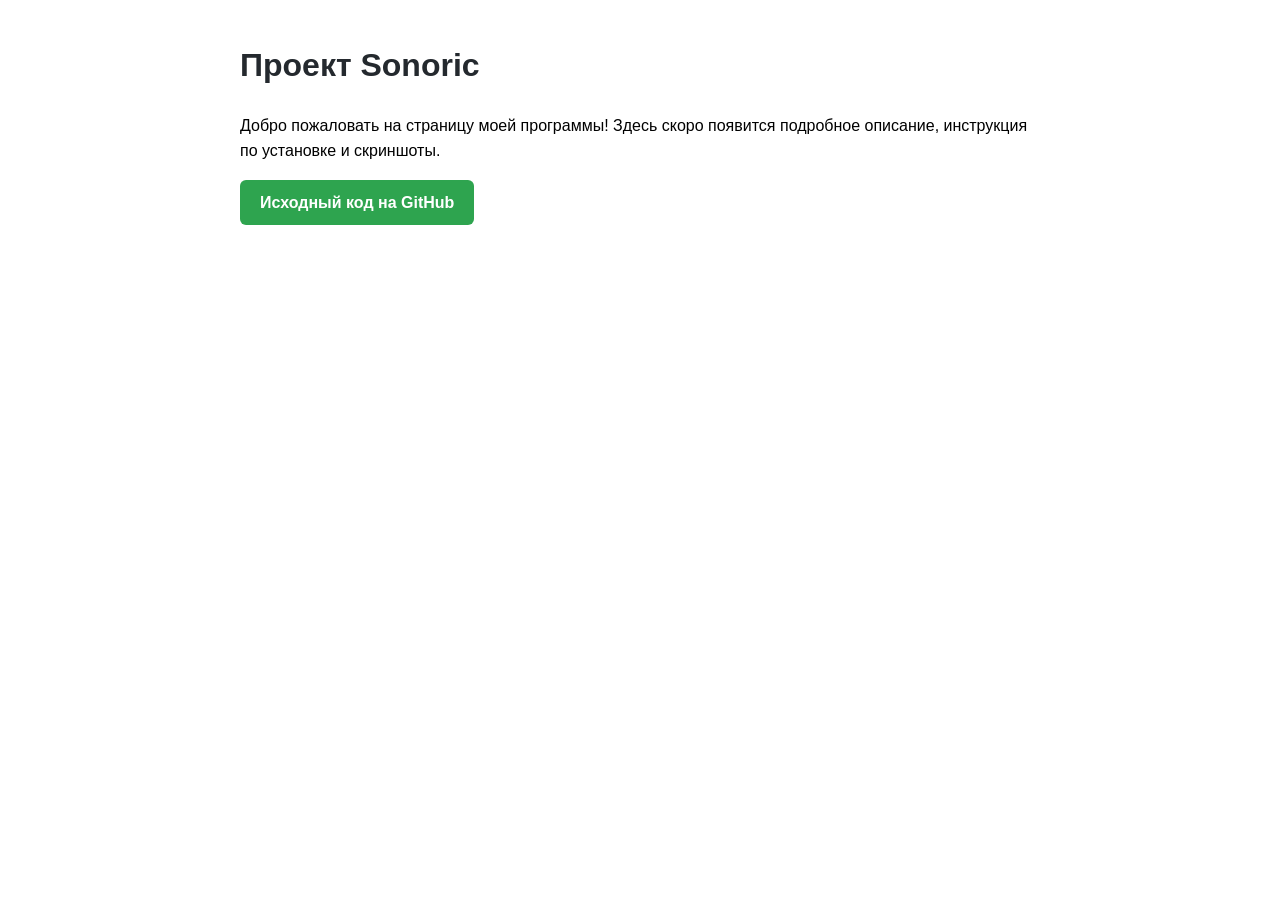
==== index.html @ 8ea190f0 "Create index.html" ====
<!DOCTYPE html>
<html lang="ru">
<head>
    <meta charset="UTF-8">
    <meta name="viewport" content="width=device-width, initial-scale=1.0">
    <title>Sonoric — Официальный сайт</title>
    <style>
        body { font-family: sans-serif; max-width: 800px; margin: 40px auto; padding: 0 20px; line-height: 1.6; }
        h1 { color: #24292e; }
        .btn { display: inline-block; background: #2ea44f; color: white; padding: 10px 20px; text-decoration: none; border-radius: 6px; font-weight: bold; }
    </style>
</head>
<body>
    <h1>Проект Sonoric</h1>
    <p>Добро пожаловать на страницу моей программы! Здесь скоро появится подробное описание, инструкция по установке и скриншоты.</p>
    
    <a href="https://github.com" class="btn">Исходный код на GitHub</a>
</body>
</html>
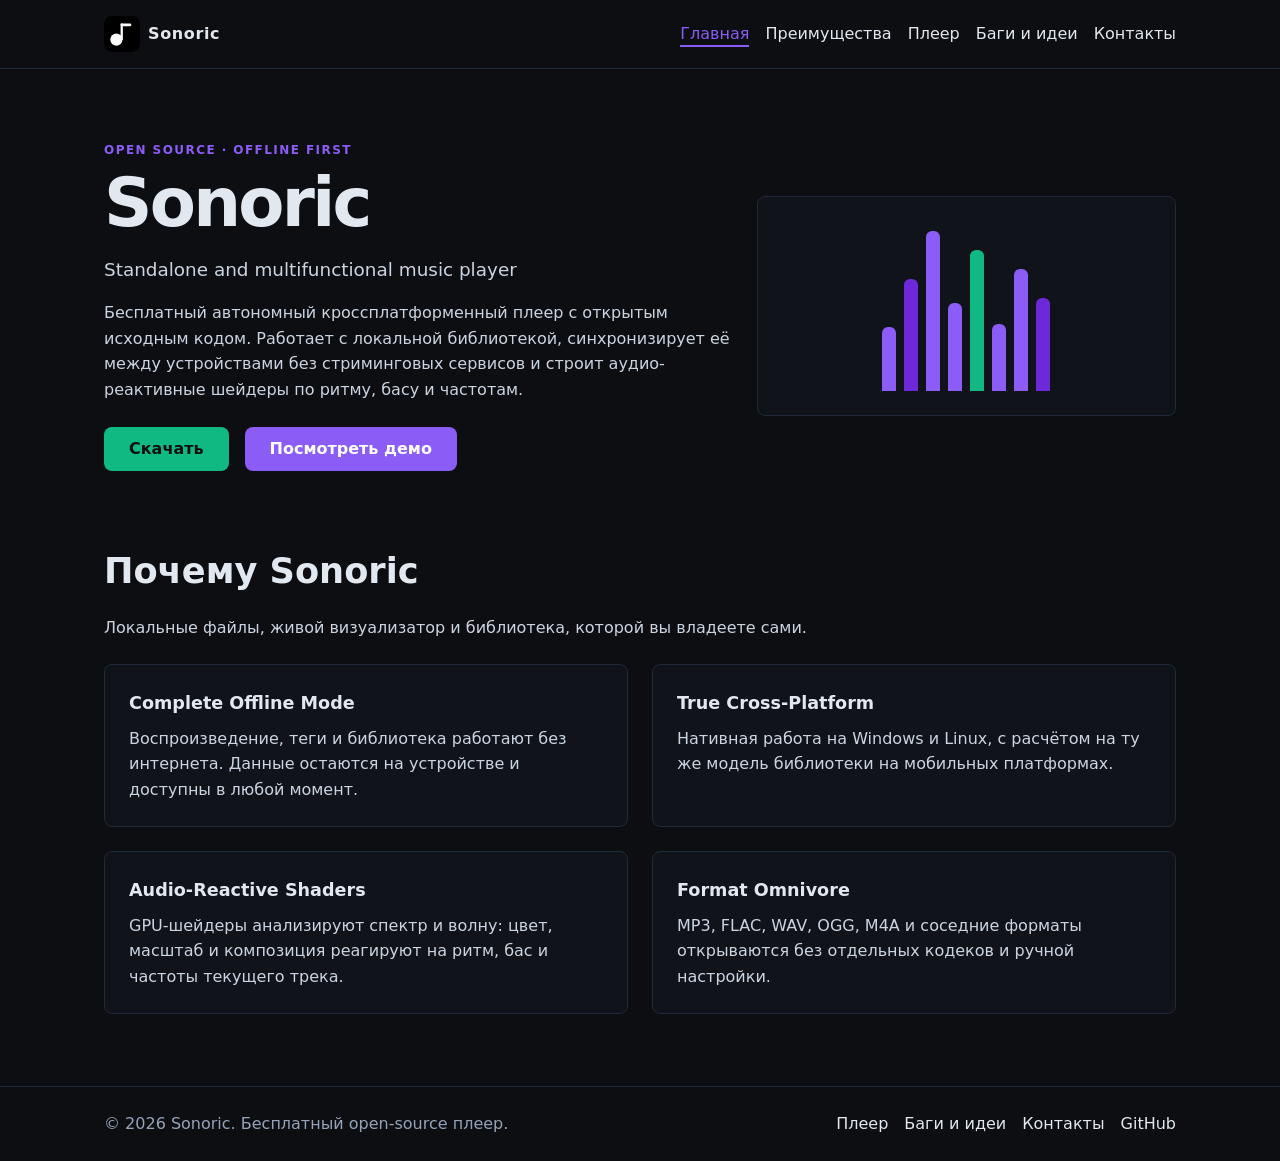
==== commit 373dcc0c: "site update" ====
--- a/index.html
+++ b/index.html
@@ -3,17 +3,130 @@
 <head>
     <meta charset="UTF-8">
     <meta name="viewport" content="width=device-width, initial-scale=1.0">
-    <title>Sonoric — Официальный сайт</title>
-    <style>
-        body { font-family: sans-serif; max-width: 800px; margin: 40px auto; padding: 0 20px; line-height: 1.6; }
-        h1 { color: #24292e; }
-        .btn { display: inline-block; background: #2ea44f; color: white; padding: 10px 20px; text-decoration: none; border-radius: 6px; font-weight: bold; }
-    </style>
+    <meta name="description" content="Sonoric — бесплатный автономный кроссплатформенный музыкальный плеер с открытым исходным кодом, офлайн-синхронизацией и аудио-реактивными шейдерами.">
+    <title>Sonoric — автономный музыкальный плеер</title>
+    <link rel="stylesheet" href="css/style.css">
+    <script src="js/main.js" defer></script>
 </head>
 <body>
-    <h1>Проект Sonoric</h1>
-    <p>Добро пожаловать на страницу моей программы! Здесь скоро появится подробное описание, инструкция по установке и скриншоты.</p>
-    
-    <a href="https://github.com" class="btn">Исходный код на GitHub</a>
+    <a class="skip-link" href="#main">Перейти к содержимому</a>
+    <header class="site-header">
+        <div class="site-header__inner">
+            <a class="site-logo" href="index.html">
+                <svg class="site-logo__mark" viewBox="0 0 512 512" aria-hidden="true" focusable="false">
+                    <rect width="512" height="512" rx="118" fill="#000000"></rect>
+                    <g fill="#ffffff">
+                        <circle cx="176" cy="336" r="86"></circle>
+                        <rect x="236" y="108" width="32" height="232"></rect>
+                        <rect x="236" y="108" width="152" height="36" rx="16"></rect>
+                    </g>
+                </svg>
+                <span class="site-logo__name">Sonoric</span>
+            </a>
+            <nav class="site-nav" aria-label="Основная навигация">
+                <ul class="site-nav__list">
+                    <li class="site-nav__item">
+                        <a class="site-nav__link site-nav__link--current" href="index.html" aria-current="page">Главная</a>
+                    </li>
+                    <li class="site-nav__item">
+                        <a class="site-nav__link" href="index.html#features">Преимущества</a>
+                    </li>
+                    <li class="site-nav__item">
+                        <a class="site-nav__link" href="product.html">Плеер</a>
+                    </li>
+                    <li class="site-nav__item">
+                        <a class="site-nav__link" href="order.html">Баги и идеи</a>
+                    </li>
+                    <li class="site-nav__item">
+                        <a class="site-nav__link" href="contacts.html">Контакты</a>
+                    </li>
+                </ul>
+            </nav>
+        </div>
+    </header>
+    <main id="main">
+        <section class="hero" aria-labelledby="hero-title">
+            <div class="hero__content">
+                <p class="hero__eyebrow">Open Source · Offline First</p>
+                <h1 class="hero__title" id="hero-title">Sonoric</h1>
+                <p class="hero__tagline">Standalone and multifunctional music player</p>
+                <p class="hero__text">Бесплатный автономный кроссплатформенный плеер с открытым исходным кодом. Работает с локальной библиотекой, синхронизирует её между устройствами без стриминговых сервисов и строит аудио-реактивные шейдеры по ритму, басу и частотам.</p>
+                <div class="hero__actions">
+                    <a class="button button--success" href="https://github.com/TrippySunny/Sonoric/releases/latest">Скачать</a>
+                    <button class="button button--primary" type="button" id="demo-open-button">Посмотреть демо</button>
+                </div>
+            </div>
+            <div class="hero__visual" aria-hidden="true">
+                <div class="eq-bars">
+                    <span class="eq-bars__bar"></span>
+                    <span class="eq-bars__bar"></span>
+                    <span class="eq-bars__bar"></span>
+                    <span class="eq-bars__bar"></span>
+                    <span class="eq-bars__bar"></span>
+                    <span class="eq-bars__bar"></span>
+                    <span class="eq-bars__bar"></span>
+                    <span class="eq-bars__bar"></span>
+                </div>
+            </div>
+        </section>
+        <section class="features" id="features" aria-labelledby="features-title">
+            <div class="features__intro">
+                <h2 class="features__title" id="features-title">Почему Sonoric</h2>
+                <p class="features__lead">Локальные файлы, живой визуализатор и библиотека, которой вы владеете сами.</p>
+            </div>
+            <div class="features__grid">
+                <article class="feature-card">
+                    <h3 class="feature-card__title">Complete Offline Mode</h3>
+                    <p class="feature-card__text">Воспроизведение, теги и библиотека работают без интернета. Данные остаются на устройстве и доступны в любой момент.</p>
+                </article>
+                <article class="feature-card">
+                    <h3 class="feature-card__title">True Cross-Platform</h3>
+                    <p class="feature-card__text">Нативная работа на Windows и Linux, с расчётом на ту же модель библиотеки на мобильных платформах.</p>
+                </article>
+                <article class="feature-card">
+                    <h3 class="feature-card__title">Audio-Reactive Shaders</h3>
+                    <p class="feature-card__text">GPU-шейдеры анализируют спектр и волну: цвет, масштаб и композиция реагируют на ритм, бас и частоты текущего трека.</p>
+                </article>
+                <article class="feature-card">
+                    <h3 class="feature-card__title">Format Omnivore</h3>
+                    <p class="feature-card__text">MP3, FLAC, WAV, OGG, M4A и соседние форматы открываются без отдельных кодеков и ручной настройки.</p>
+                </article>
+            </div>
+        </section>
+    </main>
+    <dialog class="demo-dialog" id="demo-dialog" aria-labelledby="demo-dialog-title">
+        <div class="demo-dialog__panel">
+            <div class="demo-dialog__head">
+                <h2 class="demo-dialog__title" id="demo-dialog-title">Демо Sonoric</h2>
+                <button class="demo-dialog__close" type="button" id="demo-close-button" aria-label="Закрыть">Х</button>
+            </div>
+            <div class="demo-player" aria-hidden="true">
+                <div class="demo-player__cover"></div>
+                <div class="demo-player__meta">
+                    <p class="demo-player__track">Night Drive</p>
+                    <p class="demo-player__artist">Library · FLAC</p>
+                    <div class="demo-player__wave">
+                        <span class="demo-player__bar"></span>
+                        <span class="demo-player__bar"></span>
+                        <span class="demo-player__bar"></span>
+                        <span class="demo-player__bar"></span>
+                        <span class="demo-player__bar"></span>
+                    </div>
+                </div>
+            </div>
+            <p class="demo-dialog__text">Статический макет главного окна: локальная библиотека, аудио-реактивный визуализатор и теги настроения без привязки к стримингу.</p>
+        </div>
+    </dialog>
+    <footer class="site-footer">
+        <div class="site-footer__inner">
+            <p class="site-footer__copy">© 2026 Sonoric. Бесплатный open-source плеер.</p>
+            <ul class="site-footer__list">
+                <li class="site-footer__item"><a class="site-footer__link" href="product.html">Плеер</a></li>
+                <li class="site-footer__item"><a class="site-footer__link" href="order.html">Баги и идеи</a></li>
+                <li class="site-footer__item"><a class="site-footer__link" href="contacts.html">Контакты</a></li>
+                <li class="site-footer__item"><a class="site-footer__link" href="https://github.com/TrippySunny/Sonoric">GitHub</a></li>
+            </ul>
+        </div>
+    </footer>
 </body>
 </html>
--- a/css/style.css
+++ b/css/style.css
@@ -0,0 +1,741 @@
+:root {
+    --color-bg: #0d0e12;
+    --color-text: #e2e8f0;
+    --color-primary: #8b5cf6;
+    --color-primary-dark: #6d28d9;
+    --color-success: #10b981;
+    --color-border: #1f2937;
+    --color-danger: #ef4444;
+    --space-sm: 8px;
+    --space-md: 16px;
+    --space-lg: 24px;
+    --radius-sm: 6px;
+    --radius-md: 8px;
+}
+
+*,
+*::before,
+*::after {
+    box-sizing: border-box;
+}
+
+html {
+    scroll-behavior: smooth;
+    scroll-padding-top: 72px;
+}
+
+body {
+    margin: 0;
+    min-height: 100vh;
+    display: flex;
+    flex-direction: column;
+    font-family: "Segoe UI", system-ui, sans-serif;
+    line-height: 1.6;
+    color: var(--color-text);
+    background-color: var(--color-bg);
+}
+
+img,
+svg {
+    display: block;
+    max-width: 100%;
+}
+
+a {
+    color: var(--color-primary);
+}
+
+a:hover {
+    color: var(--color-primary-dark);
+}
+
+a:focus-visible,
+button:focus-visible,
+input:focus-visible,
+select:focus-visible,
+textarea:focus-visible {
+    outline: 2px solid var(--color-primary);
+    outline-offset: 4px;
+}
+
+button,
+input,
+select,
+textarea {
+    font: inherit;
+    color: inherit;
+}
+
+button:disabled,
+input:disabled,
+select:disabled,
+textarea:disabled {
+    opacity: 0.45;
+    cursor: not-allowed;
+}
+
+code {
+    font-family: inherit;
+    font-weight: 700;
+    color: var(--color-primary);
+}
+
+.skip-link {
+    position: absolute;
+    top: var(--space-sm);
+    left: var(--space-sm);
+    z-index: 20;
+    padding: var(--space-sm) var(--space-md);
+    background-color: var(--color-primary);
+    color: #ffffff;
+    text-decoration: none;
+    border-radius: var(--radius-sm);
+    transform: translateY(-140%);
+}
+
+.skip-link:focus-visible {
+    transform: translateY(0);
+}
+
+.visually-hidden {
+    position: absolute;
+    width: 1px;
+    height: 1px;
+    padding: 0;
+    margin: -1px;
+    overflow: hidden;
+    clip: rect(0, 0, 0, 0);
+    white-space: nowrap;
+    border: 0;
+}
+
+.site-header {
+    position: sticky;
+    top: 0;
+    z-index: 10;
+    border-bottom: 1px solid var(--color-border);
+    background-color: var(--color-bg);
+}
+
+.site-header__inner {
+    display: flex;
+    align-items: center;
+    justify-content: space-between;
+    gap: var(--space-lg);
+    max-width: 1120px;
+    margin: 0 auto;
+    padding: var(--space-md) var(--space-lg);
+}
+
+.site-logo {
+    display: flex;
+    align-items: center;
+    gap: var(--space-sm);
+    color: var(--color-text);
+    text-decoration: none;
+}
+
+.site-logo:hover {
+    color: var(--color-primary);
+}
+
+.site-logo__mark {
+    width: 36px;
+    height: 36px;
+    flex-shrink: 0;
+}
+
+.site-logo__name {
+    font-weight: 700;
+    letter-spacing: 0.04em;
+}
+
+.site-nav__list {
+    display: flex;
+    flex-wrap: wrap;
+    align-items: center;
+    gap: var(--space-md);
+    margin: 0;
+    padding: 0;
+    list-style: none;
+}
+
+.site-nav__link {
+    color: var(--color-text);
+    text-decoration: none;
+    border-bottom: 2px solid transparent;
+    padding-bottom: 2px;
+}
+
+.site-nav__link:hover,
+.site-nav__link--current {
+    color: var(--color-primary);
+    border-bottom-color: var(--color-primary);
+}
+
+.button {
+    display: inline-flex;
+    align-items: center;
+    justify-content: center;
+    min-height: 44px;
+    padding: var(--space-sm) var(--space-lg);
+    border: 1px solid transparent;
+    border-radius: var(--radius-md);
+    text-decoration: none;
+    font-weight: 700;
+    cursor: pointer;
+}
+
+.button--primary {
+    background-color: var(--color-primary);
+    color: #ffffff;
+}
+
+.button--primary:hover {
+    background-color: var(--color-primary-dark);
+    color: #ffffff;
+}
+
+.button--success {
+    background-color: var(--color-success);
+    color: #0d0e12;
+}
+
+.button--success:hover {
+    color: #0d0e12;
+    filter: brightness(1.12);
+}
+
+.button:disabled {
+    background-color: var(--color-border);
+    color: var(--color-text);
+    filter: none;
+}
+
+main {
+    flex: 1 0 auto;
+    width: 100%;
+    max-width: 1120px;
+    margin: 0 auto;
+    padding: var(--space-lg);
+}
+
+.hero {
+    display: grid;
+    grid-template-columns: minmax(0, 1.2fr) minmax(220px, 0.8fr);
+    gap: var(--space-lg);
+    align-items: center;
+    padding: 48px 0 var(--space-lg);
+}
+
+.hero__eyebrow,
+.page-hero__eyebrow,
+.repo-card__eyebrow {
+    margin: 0 0 var(--space-sm);
+    color: var(--color-primary);
+    letter-spacing: 0.12em;
+    text-transform: uppercase;
+    font-size: 0.75rem;
+    font-weight: 700;
+}
+
+.hero__title {
+    margin: 0;
+    font-size: clamp(2.4rem, 6vw, 4.2rem);
+    line-height: 1.05;
+    letter-spacing: -0.04em;
+}
+
+.hero__tagline {
+    margin: var(--space-md) 0;
+    font-size: 1.15rem;
+    color: #cbd5e1;
+}
+
+.hero__text,
+.page-hero__text {
+    margin: 0 0 var(--space-lg);
+    max-width: 42rem;
+    color: #cbd5e1;
+}
+
+.hero__actions {
+    display: flex;
+    flex-wrap: wrap;
+    gap: var(--space-md);
+}
+
+.hero__visual {
+    display: flex;
+    align-items: flex-end;
+    justify-content: center;
+    min-height: 220px;
+    padding: var(--space-lg);
+    border: 1px solid var(--color-border);
+    border-radius: var(--radius-md);
+    background-color: #11131a;
+}
+
+.eq-bars {
+    display: flex;
+    align-items: flex-end;
+    gap: var(--space-sm);
+    height: 160px;
+}
+
+.eq-bars__bar {
+    width: 14px;
+    height: 40%;
+    border-radius: var(--radius-sm) var(--radius-sm) 0 0;
+    background-color: var(--color-primary);
+    animation: eq-pulse 1.4s ease-in-out infinite;
+}
+
+.eq-bars__bar:nth-child(2) {
+    height: 70%;
+    animation-delay: 0.1s;
+    background-color: var(--color-primary-dark);
+}
+
+.eq-bars__bar:nth-child(3) {
+    height: 100%;
+    animation-delay: 0.2s;
+}
+
+.eq-bars__bar:nth-child(4) {
+    height: 55%;
+    animation-delay: 0.15s;
+}
+
+.eq-bars__bar:nth-child(5) {
+    height: 88%;
+    animation-delay: 0.25s;
+    background-color: var(--color-success);
+}
+
+.eq-bars__bar:nth-child(6) {
+    height: 42%;
+    animation-delay: 0.05s;
+}
+
+.eq-bars__bar:nth-child(7) {
+    height: 76%;
+    animation-delay: 0.3s;
+}
+
+.eq-bars__bar:nth-child(8) {
+    height: 58%;
+    animation-delay: 0.18s;
+    background-color: var(--color-primary-dark);
+}
+
+@keyframes eq-pulse {
+    0%,
+    100% {
+        transform: scaleY(0.72);
+    }
+
+    50% {
+        transform: scaleY(1);
+    }
+}
+
+.features,
+.capability-grid,
+.specs,
+.repo,
+.feedback,
+.contacts {
+    padding: 48px 0;
+}
+
+.features__intro {
+    margin-bottom: var(--space-lg);
+}
+
+.features__title,
+.page-hero__title,
+.section-title {
+    margin: 0 0 var(--space-md);
+    font-size: clamp(1.6rem, 3vw, 2.2rem);
+}
+
+.features__lead {
+    margin: 0;
+    color: #cbd5e1;
+}
+
+.features__grid,
+.capability-grid__list {
+    display: grid;
+    grid-template-columns: repeat(2, minmax(0, 1fr));
+    gap: var(--space-lg);
+}
+
+.contacts__grid {
+    display: grid;
+    grid-template-columns: repeat(3, minmax(0, 1fr));
+    gap: var(--space-lg);
+}
+
+.feature-card,
+.contact-card {
+    padding: var(--space-lg);
+    border: 1px solid var(--color-border);
+    border-radius: var(--radius-md);
+    background-color: #11131a;
+}
+
+.feature-card:hover,
+.contact-card:hover {
+    border-color: var(--color-primary);
+}
+
+.feature-card__title,
+.contact-card__title,
+.repo-card__title {
+    margin: 0 0 var(--space-sm);
+    font-size: 1.1rem;
+}
+
+.feature-card__text,
+.contact-card__text,
+.repo-card__text {
+    margin: 0;
+    color: #cbd5e1;
+}
+
+.page-hero {
+    padding: 48px 0 var(--space-md);
+}
+
+.specs__frame {
+    overflow-x: auto;
+    border: 1px solid var(--color-border);
+    border-radius: var(--radius-md);
+}
+
+.spec-table {
+    width: 100%;
+    border-collapse: collapse;
+}
+
+.spec-table__caption {
+    caption-side: bottom;
+    padding: var(--space-md);
+    color: #94a3b8;
+    text-align: left;
+}
+
+.spec-table th,
+.spec-table td {
+    padding: var(--space-md);
+    border-bottom: 1px solid var(--color-border);
+    text-align: left;
+    vertical-align: top;
+}
+
+.spec-table thead th {
+    background-color: #11131a;
+    color: var(--color-primary);
+}
+
+.spec-table tbody th {
+    font-weight: 600;
+    white-space: nowrap;
+}
+
+.spec-table tbody tr:hover {
+    background-color: #151821;
+}
+
+.repo-card {
+    position: relative;
+    padding: 48px var(--space-lg) var(--space-lg);
+    border: 1px solid var(--color-border);
+    border-radius: var(--radius-md);
+    background-color: #11131a;
+}
+
+.repo-card__badge {
+    position: absolute;
+    top: var(--space-md);
+    right: var(--space-md);
+    padding: 4px var(--space-sm);
+    border-radius: var(--radius-sm);
+    background-color: var(--color-primary);
+    color: #ffffff;
+    font-size: 0.75rem;
+    font-weight: 700;
+    letter-spacing: 0.08em;
+    text-transform: uppercase;
+}
+
+.repo-card .button {
+    margin-top: var(--space-lg);
+}
+
+.feedback-form {
+    display: grid;
+    grid-template-columns: repeat(2, minmax(0, 1fr));
+    gap: var(--space-lg);
+    padding: var(--space-lg);
+    border: 1px solid var(--color-border);
+    border-radius: var(--radius-md);
+    background-color: #11131a;
+}
+
+.feedback-form__field {
+    display: flex;
+    flex-direction: column;
+    gap: var(--space-sm);
+}
+
+.feedback-form__field--wide,
+.feedback-form__consent,
+.feedback-form__submit {
+    grid-column: 1 / -1;
+}
+
+.feedback-form__label {
+    font-weight: 600;
+}
+
+.feedback-form__required {
+    color: var(--color-danger);
+}
+
+.feedback-form__input,
+.feedback-form__select,
+.feedback-form__textarea {
+    width: 100%;
+    padding: var(--space-sm) var(--space-md);
+    border: 1px solid var(--color-border);
+    border-radius: var(--radius-sm);
+    background-color: var(--color-bg);
+}
+
+.feedback-form__input:hover,
+.feedback-form__select:hover,
+.feedback-form__textarea:hover {
+    border-color: var(--color-primary);
+}
+
+.feedback-form__textarea {
+    resize: vertical;
+    min-height: 160px;
+}
+
+.feedback-form__consent {
+    display: flex;
+    align-items: flex-start;
+    gap: var(--space-sm);
+}
+
+.feedback-form__checkbox {
+    width: 18px;
+    height: 18px;
+    margin-top: 3px;
+    accent-color: var(--color-primary);
+}
+
+.feedback-form__consent-label {
+    color: #cbd5e1;
+}
+
+.contact-card__address {
+    font-style: normal;
+}
+
+.contact-card__name {
+    margin: 0 0 var(--space-sm);
+    font-size: 1.25rem;
+    font-weight: 700;
+}
+
+.contact-card__role {
+    margin: 0;
+    color: #cbd5e1;
+}
+
+.contact-card__links {
+    margin: var(--space-md) 0 0;
+    padding: 0;
+    list-style: none;
+}
+
+.contact-card__link {
+    display: inline-block;
+    margin-top: var(--space-sm);
+}
+
+.contact-card .button {
+    margin-top: var(--space-md);
+}
+
+.demo-dialog {
+    width: min(520px, 92vw);
+    padding: 0;
+    border: 1px solid var(--color-border);
+    border-radius: var(--radius-md);
+    background-color: #11131a;
+    color: var(--color-text);
+}
+
+.demo-dialog::backdrop {
+    background-color: rgb(13 14 18 / 0.72);
+}
+
+.demo-dialog__panel {
+    padding: var(--space-lg);
+}
+
+.demo-dialog__head {
+    display: flex;
+    align-items: center;
+    justify-content: space-between;
+    gap: var(--space-md);
+    margin-bottom: var(--space-md);
+}
+
+.demo-dialog__title {
+    margin: 0;
+    font-size: 1.25rem;
+}
+
+.demo-dialog__close {
+    width: 36px;
+    height: 36px;
+    border: 1px solid var(--color-border);
+    border-radius: var(--radius-sm);
+    background-color: transparent;
+    cursor: pointer;
+}
+
+.demo-dialog__close:hover {
+    border-color: var(--color-danger);
+    color: var(--color-danger);
+}
+
+.demo-player {
+    display: flex;
+    gap: var(--space-md);
+    align-items: center;
+    margin-bottom: var(--space-md);
+    padding: var(--space-md);
+    border: 1px solid var(--color-border);
+    border-radius: var(--radius-md);
+    background-color: var(--color-bg);
+}
+
+.demo-player__cover {
+    width: 72px;
+    height: 72px;
+    flex-shrink: 0;
+    border-radius: var(--radius-sm);
+    background-color: var(--color-primary-dark);
+}
+
+.demo-player__track {
+    margin: 0;
+    font-weight: 700;
+}
+
+.demo-player__artist {
+    margin: 4px 0 var(--space-sm);
+    color: #94a3b8;
+    font-size: 0.9rem;
+}
+
+.demo-player__wave {
+    display: flex;
+    align-items: flex-end;
+    gap: 4px;
+    height: 18px;
+}
+
+.demo-player__bar {
+    width: 4px;
+    height: 100%;
+    background-color: var(--color-success);
+    border-radius: 2px;
+}
+
+.demo-player__bar:nth-child(2) {
+    height: 60%;
+}
+
+.demo-player__bar:nth-child(3) {
+    height: 90%;
+}
+
+.demo-player__bar:nth-child(4) {
+    height: 40%;
+}
+
+.demo-player__bar:nth-child(5) {
+    height: 75%;
+}
+
+.demo-dialog__text {
+    margin: 0;
+    color: #cbd5e1;
+}
+
+.site-footer {
+    margin-top: auto;
+    border-top: 1px solid var(--color-border);
+}
+
+.site-footer__inner {
+    display: flex;
+    align-items: center;
+    justify-content: space-between;
+    gap: var(--space-md);
+    max-width: 1120px;
+    margin: 0 auto;
+    padding: var(--space-lg);
+}
+
+.site-footer__copy {
+    margin: 0;
+    color: #94a3b8;
+}
+
+.site-footer__list {
+    display: flex;
+    flex-wrap: wrap;
+    gap: var(--space-md);
+    margin: 0;
+    padding: 0;
+    list-style: none;
+}
+
+.site-footer__link {
+    color: var(--color-text);
+    text-decoration: none;
+}
+
+.site-footer__link:hover {
+    color: var(--color-primary);
+}
+
+@media (max-width: 768px) {
+    .site-header__inner,
+    .site-footer__inner {
+        flex-direction: column;
+        align-items: flex-start;
+    }
+
+    .hero,
+    .features__grid,
+    .capability-grid__list,
+    .contacts__grid,
+    .feedback-form {
+        grid-template-columns: 1fr;
+    }
+
+    .hero__visual {
+        min-height: 160px;
+    }
+}
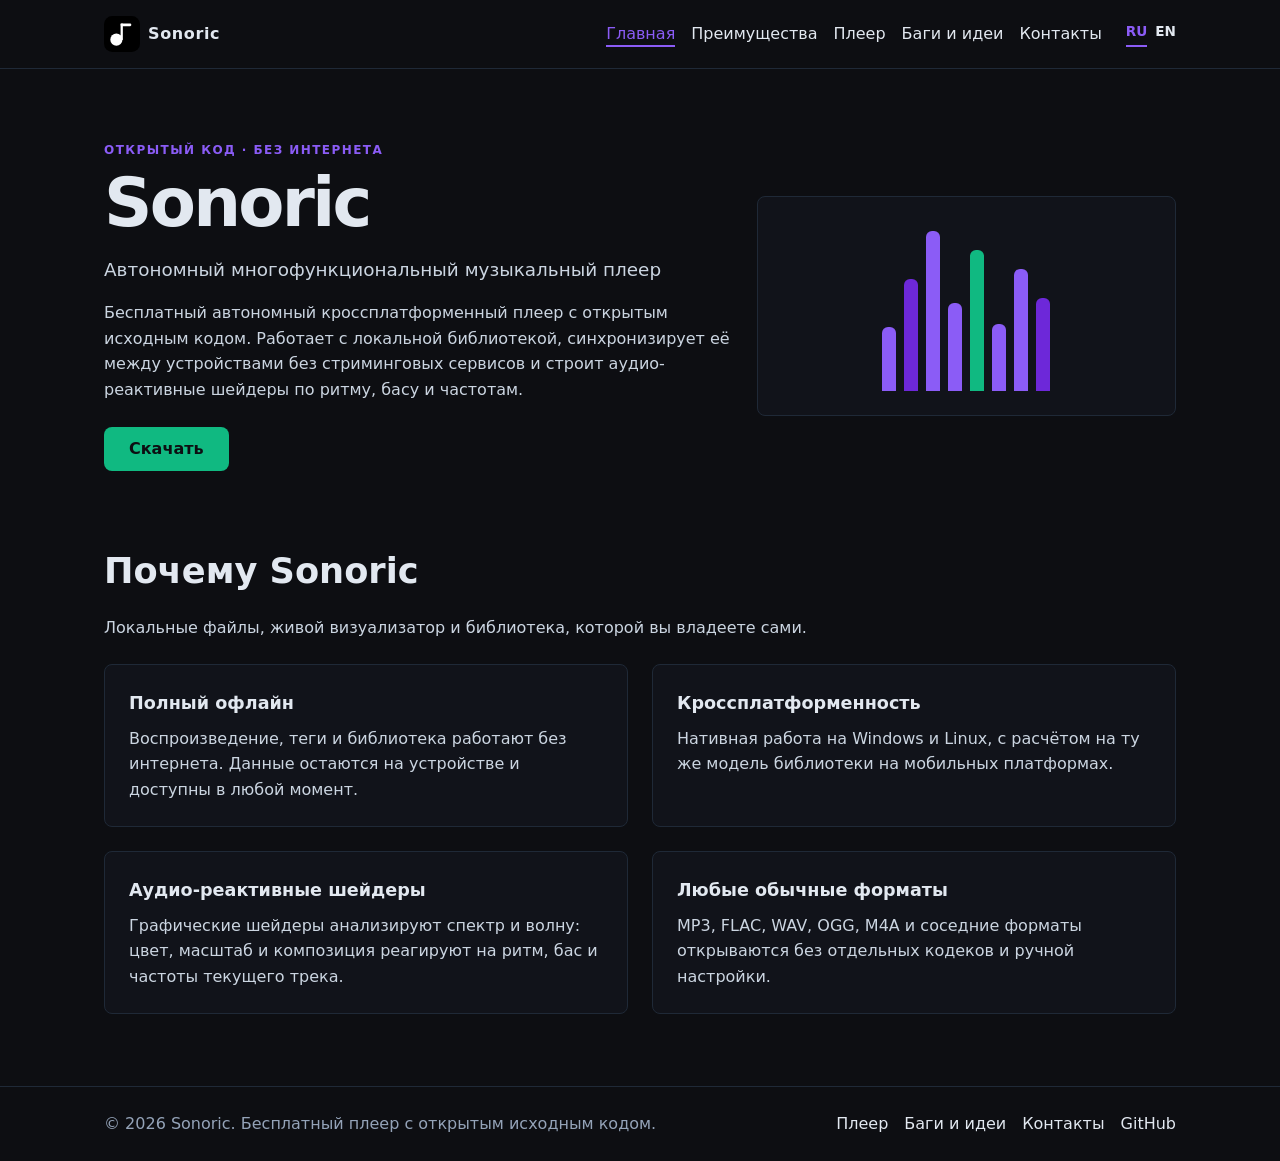
==== commit c468e910: "site update" ====
--- a/index.html
+++ b/index.html
@@ -5,6 +5,8 @@
     <meta name="viewport" content="width=device-width, initial-scale=1.0">
     <meta name="description" content="Sonoric — бесплатный автономный кроссплатформенный музыкальный плеер с открытым исходным кодом, офлайн-синхронизацией и аудио-реактивными шейдерами.">
     <title>Sonoric — автономный музыкальный плеер</title>
+    <link rel="alternate" hreflang="ru" href="index.html">
+    <link rel="alternate" hreflang="en" href="en/index.html">
     <link rel="stylesheet" href="css/style.css">
     <script src="js/main.js" defer></script>
 </head>
@@ -23,37 +25,42 @@
                 </svg>
                 <span class="site-logo__name">Sonoric</span>
             </a>
-            <nav class="site-nav" aria-label="Основная навигация">
-                <ul class="site-nav__list">
-                    <li class="site-nav__item">
-                        <a class="site-nav__link site-nav__link--current" href="index.html" aria-current="page">Главная</a>
-                    </li>
-                    <li class="site-nav__item">
-                        <a class="site-nav__link" href="index.html#features">Преимущества</a>
-                    </li>
-                    <li class="site-nav__item">
-                        <a class="site-nav__link" href="product.html">Плеер</a>
-                    </li>
-                    <li class="site-nav__item">
-                        <a class="site-nav__link" href="order.html">Баги и идеи</a>
-                    </li>
-                    <li class="site-nav__item">
-                        <a class="site-nav__link" href="contacts.html">Контакты</a>
-                    </li>
-                </ul>
-            </nav>
+            <div class="site-header__tools">
+                <nav class="site-nav" aria-label="Основная навигация">
+                    <ul class="site-nav__list">
+                        <li class="site-nav__item">
+                            <a class="site-nav__link site-nav__link--current" href="index.html" aria-current="page">Главная</a>
+                        </li>
+                        <li class="site-nav__item">
+                            <a class="site-nav__link" href="index.html#features">Преимущества</a>
+                        </li>
+                        <li class="site-nav__item">
+                            <a class="site-nav__link" href="product.html">Плеер</a>
+                        </li>
+                        <li class="site-nav__item">
+                            <a class="site-nav__link" href="order.html">Баги и идеи</a>
+                        </li>
+                        <li class="site-nav__item">
+                            <a class="site-nav__link" href="contacts.html">Контакты</a>
+                        </li>
+                    </ul>
+                </nav>
+                <nav class="lang-switch" aria-label="Язык">
+                    <a class="lang-switch__link lang-switch__link--current" href="index.html" hreflang="ru" lang="ru" aria-current="true">RU</a>
+                    <a class="lang-switch__link" href="en/index.html" hreflang="en" lang="en">EN</a>
+                </nav>
+            </div>
         </div>
     </header>
     <main id="main">
         <section class="hero" aria-labelledby="hero-title">
             <div class="hero__content">
-                <p class="hero__eyebrow">Open Source · Offline First</p>
+                <p class="hero__eyebrow">Открытый код · Без интернета</p>
                 <h1 class="hero__title" id="hero-title">Sonoric</h1>
-                <p class="hero__tagline">Standalone and multifunctional music player</p>
+                <p class="hero__tagline">Автономный многофункциональный музыкальный плеер</p>
                 <p class="hero__text">Бесплатный автономный кроссплатформенный плеер с открытым исходным кодом. Работает с локальной библиотекой, синхронизирует её между устройствами без стриминговых сервисов и строит аудио-реактивные шейдеры по ритму, басу и частотам.</p>
                 <div class="hero__actions">
                     <a class="button button--success" href="https://github.com/TrippySunny/Sonoric/releases/latest">Скачать</a>
-                    <button class="button button--primary" type="button" id="demo-open-button">Посмотреть демо</button>
                 </div>
             </div>
             <div class="hero__visual" aria-hidden="true">
@@ -76,50 +83,27 @@
             </div>
             <div class="features__grid">
                 <article class="feature-card">
-                    <h3 class="feature-card__title">Complete Offline Mode</h3>
+                    <h3 class="feature-card__title">Полный офлайн</h3>
                     <p class="feature-card__text">Воспроизведение, теги и библиотека работают без интернета. Данные остаются на устройстве и доступны в любой момент.</p>
                 </article>
                 <article class="feature-card">
-                    <h3 class="feature-card__title">True Cross-Platform</h3>
+                    <h3 class="feature-card__title">Кроссплатформенность</h3>
                     <p class="feature-card__text">Нативная работа на Windows и Linux, с расчётом на ту же модель библиотеки на мобильных платформах.</p>
                 </article>
                 <article class="feature-card">
-                    <h3 class="feature-card__title">Audio-Reactive Shaders</h3>
-                    <p class="feature-card__text">GPU-шейдеры анализируют спектр и волну: цвет, масштаб и композиция реагируют на ритм, бас и частоты текущего трека.</p>
+                    <h3 class="feature-card__title">Аудио-реактивные шейдеры</h3>
+                    <p class="feature-card__text">Графические шейдеры анализируют спектр и волну: цвет, масштаб и композиция реагируют на ритм, бас и частоты текущего трека.</p>
                 </article>
                 <article class="feature-card">
-                    <h3 class="feature-card__title">Format Omnivore</h3>
+                    <h3 class="feature-card__title">Любые обычные форматы</h3>
                     <p class="feature-card__text">MP3, FLAC, WAV, OGG, M4A и соседние форматы открываются без отдельных кодеков и ручной настройки.</p>
                 </article>
             </div>
         </section>
     </main>
-    <dialog class="demo-dialog" id="demo-dialog" aria-labelledby="demo-dialog-title">
-        <div class="demo-dialog__panel">
-            <div class="demo-dialog__head">
-                <h2 class="demo-dialog__title" id="demo-dialog-title">Демо Sonoric</h2>
-                <button class="demo-dialog__close" type="button" id="demo-close-button" aria-label="Закрыть">Х</button>
-            </div>
-            <div class="demo-player" aria-hidden="true">
-                <div class="demo-player__cover"></div>
-                <div class="demo-player__meta">
-                    <p class="demo-player__track">Night Drive</p>
-                    <p class="demo-player__artist">Library · FLAC</p>
-                    <div class="demo-player__wave">
-                        <span class="demo-player__bar"></span>
-                        <span class="demo-player__bar"></span>
-                        <span class="demo-player__bar"></span>
-                        <span class="demo-player__bar"></span>
-                        <span class="demo-player__bar"></span>
-                    </div>
-                </div>
-            </div>
-            <p class="demo-dialog__text">Статический макет главного окна: локальная библиотека, аудио-реактивный визуализатор и теги настроения без привязки к стримингу.</p>
-        </div>
-    </dialog>
     <footer class="site-footer">
         <div class="site-footer__inner">
-            <p class="site-footer__copy">© 2026 Sonoric. Бесплатный open-source плеер.</p>
+            <p class="site-footer__copy">© 2026 Sonoric. Бесплатный плеер с открытым исходным кодом.</p>
             <ul class="site-footer__list">
                 <li class="site-footer__item"><a class="site-footer__link" href="product.html">Плеер</a></li>
                 <li class="site-footer__item"><a class="site-footer__link" href="order.html">Баги и идеи</a></li>
--- a/css/style.css
+++ b/css/style.css
@@ -127,6 +127,35 @@
     padding: var(--space-md) var(--space-lg);
 }
 
+.site-header__tools {
+    display: flex;
+    align-items: center;
+    justify-content: flex-end;
+    flex-wrap: wrap;
+    gap: var(--space-lg);
+}
+
+.lang-switch {
+    display: flex;
+    align-items: center;
+    gap: var(--space-sm);
+}
+
+.lang-switch__link {
+    color: var(--color-text);
+    text-decoration: none;
+    border-bottom: 2px solid transparent;
+    padding-bottom: 2px;
+    font-size: 0.85rem;
+    font-weight: 700;
+}
+
+.lang-switch__link:hover,
+.lang-switch__link--current {
+    color: var(--color-primary);
+    border-bottom-color: var(--color-primary);
+}
+
 .site-logo {
     display: flex;
     align-items: center;
@@ -543,6 +572,12 @@
     color: #cbd5e1;
 }
 
+.feedback-form__note {
+    grid-column: 1 / -1;
+    margin: 0;
+    color: #94a3b8;
+}
+
 .contact-card__address {
     font-style: normal;
 }
@@ -571,115 +606,6 @@
 
 .contact-card .button {
     margin-top: var(--space-md);
-}
-
-.demo-dialog {
-    width: min(520px, 92vw);
-    padding: 0;
-    border: 1px solid var(--color-border);
-    border-radius: var(--radius-md);
-    background-color: #11131a;
-    color: var(--color-text);
-}
-
-.demo-dialog::backdrop {
-    background-color: rgb(13 14 18 / 0.72);
-}
-
-.demo-dialog__panel {
-    padding: var(--space-lg);
-}
-
-.demo-dialog__head {
-    display: flex;
-    align-items: center;
-    justify-content: space-between;
-    gap: var(--space-md);
-    margin-bottom: var(--space-md);
-}
-
-.demo-dialog__title {
-    margin: 0;
-    font-size: 1.25rem;
-}
-
-.demo-dialog__close {
-    width: 36px;
-    height: 36px;
-    border: 1px solid var(--color-border);
-    border-radius: var(--radius-sm);
-    background-color: transparent;
-    cursor: pointer;
-}
-
-.demo-dialog__close:hover {
-    border-color: var(--color-danger);
-    color: var(--color-danger);
-}
-
-.demo-player {
-    display: flex;
-    gap: var(--space-md);
-    align-items: center;
-    margin-bottom: var(--space-md);
-    padding: var(--space-md);
-    border: 1px solid var(--color-border);
-    border-radius: var(--radius-md);
-    background-color: var(--color-bg);
-}
-
-.demo-player__cover {
-    width: 72px;
-    height: 72px;
-    flex-shrink: 0;
-    border-radius: var(--radius-sm);
-    background-color: var(--color-primary-dark);
-}
-
-.demo-player__track {
-    margin: 0;
-    font-weight: 700;
-}
-
-.demo-player__artist {
-    margin: 4px 0 var(--space-sm);
-    color: #94a3b8;
-    font-size: 0.9rem;
-}
-
-.demo-player__wave {
-    display: flex;
-    align-items: flex-end;
-    gap: 4px;
-    height: 18px;
-}
-
-.demo-player__bar {
-    width: 4px;
-    height: 100%;
-    background-color: var(--color-success);
-    border-radius: 2px;
-}
-
-.demo-player__bar:nth-child(2) {
-    height: 60%;
-}
-
-.demo-player__bar:nth-child(3) {
-    height: 90%;
-}
-
-.demo-player__bar:nth-child(4) {
-    height: 40%;
-}
-
-.demo-player__bar:nth-child(5) {
-    height: 75%;
-}
-
-.demo-dialog__text {
-    margin: 0;
-    color: #cbd5e1;
 }
 
 .site-footer {
